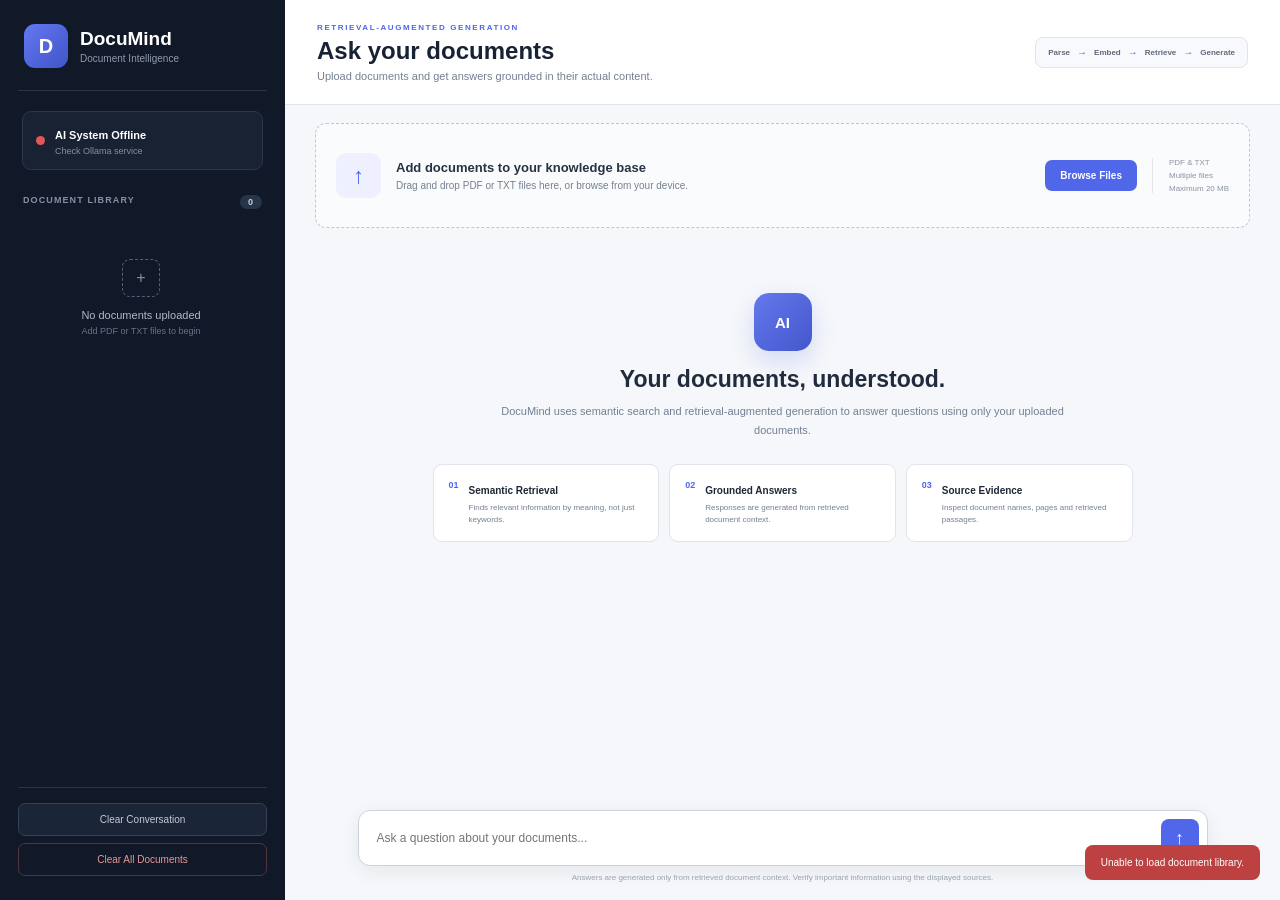
==== static/index.html @ 7c52a053 "intial commit" ====
<!DOCTYPE html>
<html lang="en">

<head>
    <meta charset="UTF-8">

    <meta
        name="viewport"
        content="width=device-width, initial-scale=1.0"
    >

    <meta
        name="description"
        content="AI-powered document question answering system using RAG"
    >

    <title>DocuMind AI</title>

    <link
        rel="stylesheet"
        href="/static/style.css"
    >
</head>

<body>

    <div class="app">

        <!-- SIDEBAR -->

        <aside class="sidebar">

            <div class="brand">

                <div class="brand-icon">
                    D
                </div>

                <div>
                    <h1>DocuMind</h1>
                    <p>Document Intelligence</p>
                </div>

            </div>


            <div class="system-status">

                <span
                    id="statusDot"
                    class="status-dot"
                ></span>

                <div>
                    <strong id="systemStatus">
                        Checking AI...
                    </strong>

                    <p id="modelName">
                        Connecting to Ollama
                    </p>
                </div>

            </div>


            <div class="sidebar-section">

                <div class="section-title">

                    <span>
                        DOCUMENT LIBRARY
                    </span>

                    <span id="documentCount">
                        0
                    </span>

                </div>


                <div
                    id="documentList"
                    class="document-list"
                >

                    <div
                        id="emptyDocuments"
                        class="empty-documents"
                    >

                        <div class="empty-icon">
                            +
                        </div>

                        <p>
                            No documents uploaded
                        </p>

                        <span>
                            Add PDF or TXT files to begin
                        </span>

                    </div>

                </div>

            </div>


            <div class="sidebar-bottom">

                <button
                    class="secondary-button"
                    onclick="clearChat()"
                >
                    Clear Conversation
                </button>

                <button
                    class="danger-button"
                    onclick="clearDocuments()"
                >
                    Clear All Documents
                </button>

            </div>

        </aside>


        <!-- MAIN -->

        <main class="main">

            <header class="topbar">

                <div>

                    <p class="eyebrow">
                        RETRIEVAL-AUGMENTED GENERATION
                    </p>

                    <h2>
                        Ask your documents
                    </h2>

                    <p>
                        Upload documents and get answers grounded
                        in their actual content.
                    </p>

                </div>


                <div class="pipeline-badge">

                    <span>Parse</span>
                    <b>→</b>
                    <span>Embed</span>
                    <b>→</b>
                    <span>Retrieve</span>
                    <b>→</b>
                    <span>Generate</span>

                </div>

            </header>


            <!-- UPLOAD -->

            <section class="upload-section">

                <div
                    id="dropZone"
                    class="drop-zone"
                >

                    <input
                        type="file"
                        id="fileInput"
                        accept=".pdf,.txt"
                        multiple
                        hidden
                    >


                    <div class="upload-icon">
                        ↑
                    </div>


                    <div>

                        <h3>
                            Add documents to your knowledge base
                        </h3>

                        <p>
                            Drag and drop PDF or TXT files here,
                            or browse from your device.
                        </p>

                    </div>


                    <button
                        class="browse-button"
                        onclick="openFilePicker(event)"
                    >
                        Browse Files
                    </button>


                    <div class="upload-meta">

                        <span>PDF & TXT</span>

                        <span>Multiple files</span>

                        <span>Maximum 20 MB</span>

                    </div>

                </div>


                <div
                    id="processingPanel"
                    class="processing-panel hidden"
                >

                    <div class="loader"></div>

                    <div>

                        <strong id="processingTitle">
                            Processing documents
                        </strong>

                        <p id="processingText">
                            Parsing, chunking and generating embeddings...
                        </p>

                    </div>

                </div>

            </section>


            <!-- CHAT -->

            <section class="chat-section">

                <div
                    id="chatMessages"
                    class="chat-messages"
                >

                    <div
                        id="welcomeMessage"
                        class="welcome"
                    >

                        <div class="welcome-icon">
                            AI
                        </div>

                        <h2>
                            Your documents, understood.
                        </h2>

                        <p>
                            DocuMind uses semantic search and
                            retrieval-augmented generation to answer
                            questions using only your uploaded documents.
                        </p>


                        <div class="feature-grid">

                            <div class="feature-card">

                                <span>01</span>

                                <div>
                                    <strong>
                                        Semantic Retrieval
                                    </strong>

                                    <p>
                                        Finds relevant information by meaning,
                                        not just keywords.
                                    </p>
                                </div>

                            </div>


                            <div class="feature-card">

                                <span>02</span>

                                <div>
                                    <strong>
                                        Grounded Answers
                                    </strong>

                                    <p>
                                        Responses are generated from retrieved
                                        document context.
                                    </p>
                                </div>

                            </div>


                            <div class="feature-card">

                                <span>03</span>

                                <div>
                                    <strong>
                                        Source Evidence
                                    </strong>

                                    <p>
                                        Inspect document names, pages and
                                        retrieved passages.
                                    </p>
                                </div>

                            </div>

                        </div>

                    </div>

                </div>


                <div class="input-area">

                    <div class="question-box">

                        <textarea
                            id="questionInput"
                            rows="1"
                            placeholder="Ask a question about your documents..."
                            onkeydown="handleQuestionKey(event)"
                            oninput="resizeTextarea(this)"
                        ></textarea>


                        <button
                            id="sendButton"
                            class="send-button"
                            onclick="askQuestion()"
                            title="Send question"
                        >
                            ↑
                        </button>

                    </div>


                    <p class="input-hint">

                        Answers are generated only from retrieved
                        document context. Verify important information
                        using the displayed sources.

                    </p>

                </div>

            </section>

        </main>

    </div>


    <!-- TOAST -->

    <div
        id="toast"
        class="toast"
    ></div>


    <!-- CONFIRM MODAL -->

    <div
        id="confirmModal"
        class="modal hidden"
    >

        <div class="modal-card">

            <h3 id="modalTitle">
                Confirm action
            </h3>

            <p id="modalText">
                Are you sure?
            </p>

            <div class="modal-actions">

                <button
                    class="modal-cancel"
                    onclick="closeModal()"
                >
                    Cancel
                </button>

                <button
                    id="modalConfirm"
                    class="modal-confirm"
                >
                    Confirm
                </button>

            </div>

        </div>

    </div>


    <script src="/static/script.js"></script>

</body>

</html>
---- static/style.css ----
* {
    margin: 0;
    padding: 0;
    box-sizing: border-box;
}


:root {
    --sidebar: #111827;
    --sidebar-light: #1f2937;
    --background: #f5f7fa;
    --surface: #ffffff;
    --text: #1d2736;
    --muted: #738092;
    --border: #e0e5ec;
    --primary: #4f67e8;
    --primary-dark: #3f53c7;
    --primary-soft: #eef0ff;
    --success: #27ae70;
    --danger: #d84c4c;
}


body {
    font-family:
        Inter,
        Arial,
        sans-serif;

    background-color: var(--background);
    color: var(--text);
    overflow: hidden;
}


button,
textarea,
input {
    font: inherit;
}


button {
    cursor: pointer;
}


.app {
    width: 100%;
    height: 100vh;
    display: flex;
}


/* SIDEBAR */


.sidebar {
    width: 285px;
    height: 100vh;
    flex-shrink: 0;

    background-color: var(--sidebar);
    color: white;

    display: flex;
    flex-direction: column;

    padding: 24px 18px;
}


.brand {
    display: flex;
    align-items: center;
    gap: 12px;

    padding: 0 6px 22px;
    border-bottom: 1px solid #293445;
}


.brand-icon {
    width: 44px;
    height: 44px;

    background:
        linear-gradient(
            135deg,
            #6478f0,
            #4154c9
        );

    border-radius: 11px;

    display: flex;
    justify-content: center;
    align-items: center;

    font-size: 20px;
    font-weight: bold;
}


.brand h1 {
    font-size: 19px;
}


.brand p {
    color: #8f9caf;
    font-size: 10px;
    margin-top: 3px;
}


.system-status {
    margin: 20px 4px;

    padding: 13px;

    background-color: #182233;
    border: 1px solid #29374c;

    border-radius: 9px;

    display: flex;
    align-items: center;
    gap: 10px;
}


.status-dot {
    width: 9px;
    height: 9px;

    border-radius: 50%;
    background-color: #e6a23c;

    flex-shrink: 0;
}


.status-dot.online {
    background-color: #37d083;

    box-shadow:
        0 0 0 4px
        rgba(55, 208, 131, 0.1);
}


.status-dot.offline {
    background-color: #e25757;
}


.system-status strong {
    font-size: 11px;
}


.system-status p {
    color: #8290a5;
    font-size: 9px;
    margin-top: 3px;
}


.sidebar-section {
    flex: 1;
    min-height: 0;

    display: flex;
    flex-direction: column;
}


.section-title {
    padding: 5px 5px 12px;

    color: #8491a5;

    font-size: 9px;
    font-weight: bold;
    letter-spacing: 1.1px;

    display: flex;
    justify-content: space-between;
}


.section-title span:last-child {
    background-color: #283449;
    color: #c6cfdb;

    min-width: 22px;
    padding: 2px 6px;

    border-radius: 10px;

    text-align: center;
}


.document-list {
    overflow-y: auto;
    padding-right: 3px;
}


.document-list::-webkit-scrollbar {
    width: 4px;
}


.document-list::-webkit-scrollbar-thumb {
    background-color: #354259;
    border-radius: 5px;
}


.empty-documents {
    text-align: center;
    padding: 38px 10px;
}


.empty-icon {
    width: 38px;
    height: 38px;

    margin: 0 auto 12px;

    border: 1px dashed #526078;
    border-radius: 8px;

    color: #8190a8;

    display: flex;
    justify-content: center;
    align-items: center;
}


.empty-documents p {
    color: #b0bac9;
    font-size: 11px;
}


.empty-documents span {
    display: block;

    color: #66748a;
    font-size: 9px;

    margin-top: 5px;
}


.document-card {
    padding: 12px;

    margin-bottom: 7px;

    background-color: #192436;
    border: 1px solid #29374b;

    border-radius: 8px;

    display: flex;
    align-items: flex-start;
    gap: 9px;
}


.file-type {
    width: 31px;
    height: 31px;

    flex-shrink: 0;

    background-color: #2a3850;
    color: #9cacff;

    border-radius: 6px;

    display: flex;
    justify-content: center;
    align-items: center;

    font-size: 8px;
    font-weight: bold;
}


.document-details {
    flex: 1;
    min-width: 0;
}


.document-details strong {
    display: block;

    font-size: 10px;

    white-space: nowrap;
    overflow: hidden;
    text-overflow: ellipsis;
}


.document-details p {
    color: #748299;
    font-size: 8px;

    margin-top: 5px;
}


.remove-document {
    border: none;
    background: transparent;

    color: #77859a;

    font-size: 15px;
    line-height: 1;

    padding: 2px;
}


.remove-document:hover {
    color: #ef7777;
}


.sidebar-bottom {
    border-top: 1px solid #293445;

    padding-top: 15px;

    display: flex;
    flex-direction: column;
    gap: 7px;
}


.secondary-button,
.danger-button {
    width: 100%;

    border: 1px solid #344157;
    border-radius: 7px;

    padding: 10px;

    font-size: 10px;
}


.secondary-button {
    color: #c2cad7;
    background-color: #1a2537;
}


.danger-button {
    color: #e99797;
    background-color: transparent;
    border-color: #52343d;
}


/* MAIN */


.main {
    flex: 1;
    height: 100vh;

    display: flex;
    flex-direction: column;

    min-width: 0;
}


.topbar {
    min-height: 105px;

    background-color: var(--surface);
    border-bottom: 1px solid var(--border);

    padding: 21px 32px;

    display: flex;
    justify-content: space-between;
    align-items: center;
}


.eyebrow {
    color: var(--primary);

    font-size: 8px;
    font-weight: bold;
    letter-spacing: 1.6px;
}


.topbar h2 {
    color: #182235;

    font-size: 24px;

    margin: 5px 0;
}


.topbar > div:first-child > p:last-child {
    color: var(--muted);
    font-size: 11px;
}


.pipeline-badge {
    display: flex;
    align-items: center;
    gap: 7px;

    padding: 9px 12px;

    background-color: #f8f9fc;
    border: 1px solid var(--border);

    border-radius: 8px;
}


.pipeline-badge span {
    font-size: 8px;
    font-weight: bold;

    color: #5e6979;
}


.pipeline-badge b {
    color: var(--primary);
    font-size: 10px;
}


/* UPLOAD */


.upload-section {
    padding: 18px 30px 0;
}


.drop-zone {
    min-height: 105px;

    border: 1.5px dashed #bdc6d6;
    border-radius: 11px;

    background-color: #fafbfc;

    padding: 17px 20px;

    display: flex;
    align-items: center;
    gap: 15px;

    transition: 0.2s;
}


.drop-zone.dragging {
    border-color: var(--primary);
    background-color: var(--primary-soft);
}


.upload-icon {
    width: 45px;
    height: 45px;

    flex-shrink: 0;

    background-color: var(--primary-soft);
    color: var(--primary);

    border-radius: 10px;

    display: flex;
    justify-content: center;
    align-items: center;

    font-size: 22px;
}


.drop-zone > div:nth-child(3) {
    flex: 1;
}


.drop-zone h3 {
    color: #273244;
    font-size: 13px;
}


.drop-zone p {
    color: var(--muted);
    font-size: 10px;

    margin-top: 5px;
}


.browse-button {
    border: none;
    border-radius: 7px;

    background-color: var(--primary);
    color: white;

    padding: 10px 15px;

    font-size: 10px;
    font-weight: bold;
}


.browse-button:hover {
    background-color: var(--primary-dark);
}


.upload-meta {
    display: flex;
    flex-direction: column;
    gap: 4px;

    border-left: 1px solid var(--border);
    padding-left: 16px;
}


.upload-meta span {
    color: #8a94a3;
    font-size: 8px;
}


.processing-panel {
    margin-top: 10px;

    padding: 13px 17px;

    background-color: #f0f2ff;
    border: 1px solid #d9defd;

    border-radius: 8px;

    display: flex;
    align-items: center;
    gap: 12px;
}


.processing-panel strong {
    color: #3d4fba;
    font-size: 10px;
}


.processing-panel p {
    color: #7d86b3;
    font-size: 9px;

    margin-top: 3px;
}


.loader {
    width: 21px;
    height: 21px;

    border: 3px solid #cfd5fb;
    border-top-color: var(--primary);

    border-radius: 50%;

    animation: spin 0.8s linear infinite;
}


@keyframes spin {

    to {
        transform: rotate(360deg);
    }
}


/* CHAT */


.chat-section {
    flex: 1;
    min-height: 0;

    margin-top: 15px;

    display: flex;
    flex-direction: column;
}


.chat-messages {
    flex: 1;
    overflow-y: auto;

    padding: 15px 30px 25px;

    scroll-behavior: smooth;
}


.welcome {
    max-width: 700px;

    margin: 35px auto;

    text-align: center;
}


.welcome-icon {
    width: 58px;
    height: 58px;

    margin: 0 auto 15px;

    background:
        linear-gradient(
            135deg,
            #6579ed,
            #4356cc
        );

    color: white;

    border-radius: 15px;

    display: flex;
    justify-content: center;
    align-items: center;

    font-size: 15px;
    font-weight: bold;

    box-shadow:
        0 10px 25px
        rgba(79, 103, 232, 0.2);
}


.welcome h2 {
    color: #202b3d;
    font-size: 23px;
}


.welcome > p {
    max-width: 570px;

    margin: 9px auto 25px;

    color: var(--muted);
    font-size: 11px;
    line-height: 1.7;
}


.feature-grid {
    display: grid;
    grid-template-columns: repeat(3, 1fr);

    gap: 10px;

    text-align: left;
}


.feature-card {
    padding: 15px;

    background-color: white;
    border: 1px solid var(--border);

    border-radius: 9px;

    display: flex;
    gap: 10px;
}


.feature-card > span {
    color: var(--primary);

    font-size: 9px;
    font-weight: bold;
}


.feature-card strong {
    font-size: 10px;
}


.feature-card p {
    color: var(--muted);

    font-size: 8px;
    line-height: 1.5;

    margin-top: 4px;
}


/* MESSAGES */


.message {
    max-width: 850px;

    margin: 0 auto 22px;
}


.user-message {
    display: flex;
    justify-content: flex-end;
}


.user-bubble {
    max-width: 70%;

    padding: 12px 15px;

    background-color: var(--primary);
    color: white;

    border-radius: 13px 13px 3px 13px;

    font-size: 12px;
    line-height: 1.6;
}


.assistant-message {
    display: flex;
    gap: 11px;
    align-items: flex-start;
}


.ai-avatar {
    width: 32px;
    height: 32px;

    flex-shrink: 0;

    background-color: var(--sidebar);
    color: white;

    border-radius: 8px;

    display: flex;
    justify-content: center;
    align-items: center;

    font-size: 8px;
    font-weight: bold;
}


.answer-content {
    flex: 1;
    min-width: 0;
}


.answer-box {
    background-color: white;
    border: 1px solid var(--border);

    border-radius: 4px 12px 12px 12px;

    padding: 16px;

    font-size: 12px;
    line-height: 1.75;

    white-space: pre-wrap;
}


.sources-section {
    margin-top: 9px;
}


.sources-toggle {
    border: none;

    background-color: transparent;
    color: var(--primary);

    padding: 4px 0;

    font-size: 9px;
    font-weight: bold;
}


.sources-list {
    margin-top: 7px;

    display: grid;
    gap: 7px;
}


.source-card {
    background-color: #f8f9fc;
    border: 1px solid var(--border);

    border-radius: 7px;

    padding: 11px;
}


.source-header {
    display: flex;
    justify-content: space-between;
    gap: 10px;
}


.source-header strong {
    font-size: 9px;
}


.source-header span {
    color: var(--primary);
    font-size: 8px;
}


.source-card p {
    color: #687487;

    font-size: 9px;
    line-height: 1.6;

    margin-top: 6px;
}


.thinking-box {
    display: flex;
    align-items: center;
    gap: 8px;

    padding: 13px 15px;

    background-color: white;
    border: 1px solid var(--border);

    border-radius: 4px 12px 12px 12px;

    color: var(--muted);
    font-size: 10px;
}


.thinking-dots {
    display: flex;
    gap: 3px;
}


.thinking-dots span {
    width: 5px;
    height: 5px;

    background-color: var(--primary);
    border-radius: 50%;

    animation: pulse 1.2s infinite;
}


.thinking-dots span:nth-child(2) {
    animation-delay: 0.2s;
}


.thinking-dots span:nth-child(3) {
    animation-delay: 0.4s;
}


@keyframes pulse {

    0%,
    100% {
        opacity: 0.25;
    }

    50% {
        opacity: 1;
    }
}


/* INPUT */


.input-area {
    padding: 13px 30px 18px;

    background:
        linear-gradient(
            to top,
            var(--background) 80%,
            transparent
        );
}


.question-box {
    max-width: 850px;

    margin: auto;

    background-color: white;

    border: 1px solid #ccd3df;
    border-radius: 12px;

    padding: 8px 8px 8px 14px;

    display: flex;
    align-items: flex-end;

    box-shadow:
        0 5px 20px
        rgba(25, 36, 55, 0.07);
}


.question-box:focus-within {
    border-color: var(--primary);

    box-shadow:
        0 0 0 3px
        rgba(79, 103, 232, 0.08);
}


textarea {
    flex: 1;

    border: none;
    outline: none;
    resize: none;

    min-height: 37px;
    max-height: 120px;

    padding: 9px 4px;

    color: var(--text);
    background: transparent;

    font-size: 12px;
    line-height: 1.5;
}


.send-button {
    width: 38px;
    height: 38px;

    flex-shrink: 0;

    border: none;
    border-radius: 8px;

    background-color: var(--primary);
    color: white;

    font-size: 18px;
}


.send-button:disabled {
    opacity: 0.5;
    cursor: not-allowed;
}


.input-hint {
    max-width: 850px;

    margin: 7px auto 0;

    text-align: center;

    color: #9aa3b0;
    font-size: 8px;
}


/* TOAST */


.toast {
    position: fixed;

    right: 20px;
    bottom: 20px;

    max-width: 350px;

    padding: 12px 16px;

    border-radius: 8px;

    background-color: #263245;
    color: white;

    font-size: 10px;

    opacity: 0;
    pointer-events: none;

    transform: translateY(15px);

    transition: 0.25s;

    z-index: 2000;
}


.toast.show {
    opacity: 1;
    transform: translateY(0);
}


.toast.error {
    background-color: #bd4141;
}


.toast.success {
    background-color: #238b5b;
}


/* MODAL */


.modal {
    position: fixed;
    inset: 0;

    background-color:
        rgba(14, 22, 35, 0.55);

    display: flex;
    justify-content: center;
    align-items: center;

    z-index: 1500;
}


.modal-card {
    width: 90%;
    max-width: 390px;

    background-color: white;

    border-radius: 12px;

    padding: 25px;

    box-shadow:
        0 20px 50px
        rgba(0, 0, 0, 0.2);
}


.modal-card h3 {
    font-size: 17px;
}


.modal-card p {
    color: var(--muted);

    font-size: 11px;
    line-height: 1.6;

    margin: 9px 0 20px;
}


.modal-actions {
    display: flex;
    justify-content: flex-end;
    gap: 8px;
}


.modal-cancel,
.modal-confirm {
    border-radius: 6px;

    padding: 9px 14px;

    font-size: 10px;
}


.modal-cancel {
    border: 1px solid var(--border);
    background-color: white;
}


.modal-confirm {
    border: none;
    background-color: var(--danger);
    color: white;
}


.hidden {
    display: none !important;
}


/* RESPONSIVE */


@media screen and (max-width: 900px) {

    .sidebar {
        width: 230px;
    }

    .pipeline-badge {
        display: none;
    }

    .feature-grid {
        grid-template-columns: 1fr;
    }

    .upload-meta {
        display: none;
    }
}


@media screen and (max-width: 650px) {

    body {
        overflow: auto;
    }

    .app {
        height: auto;
        min-height: 100vh;
    }

    .sidebar {
        display: none;
    }

    .main {
        height: 100vh;
    }

    .topbar {
        padding: 18px;
    }

    .upload-section {
        padding: 13px 15px 0;
    }

    .drop-zone {
        flex-direction: column;
        text-align: center;
    }

    .chat-messages {
        padding-left: 15px;
        padding-right: 15px;
    }

    .input-area {
        padding-left: 15px;
        padding-right: 15px;
    }

    .user-bubble {
        max-width: 88%;
    }
}
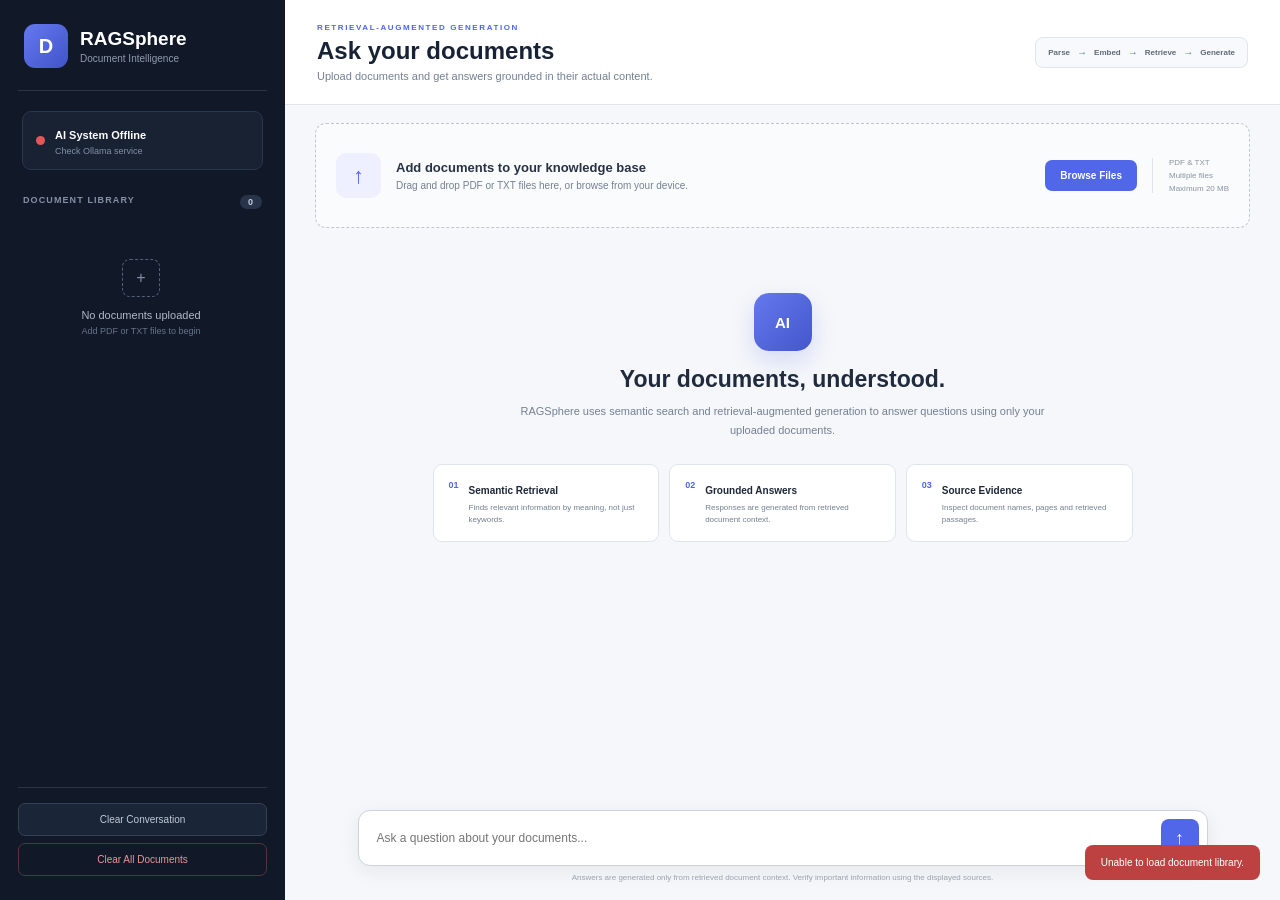
==== commit df2085f6: "update to RAGSphere" ====
--- a/static/index.html
+++ b/static/index.html
@@ -14,7 +14,7 @@
         content="AI-powered document question answering system using RAG"
     >
 
-    <title>DocuMind AI</title>
+    <title>RAGSphere </title>
 
     <link
         rel="stylesheet"
@@ -37,7 +37,7 @@
                 </div>
 
                 <div>
-                    <h1>DocuMind</h1>
+                    <h1>RAGSphere</h1>
                     <p>Document Intelligence</p>
                 </div>
 
@@ -273,7 +273,7 @@
                         </h2>
 
                         <p>
-                            DocuMind uses semantic search and
+                            RAGSphere uses semantic search and
                             retrieval-augmented generation to answer
                             questions using only your uploaded documents.
                         </p>
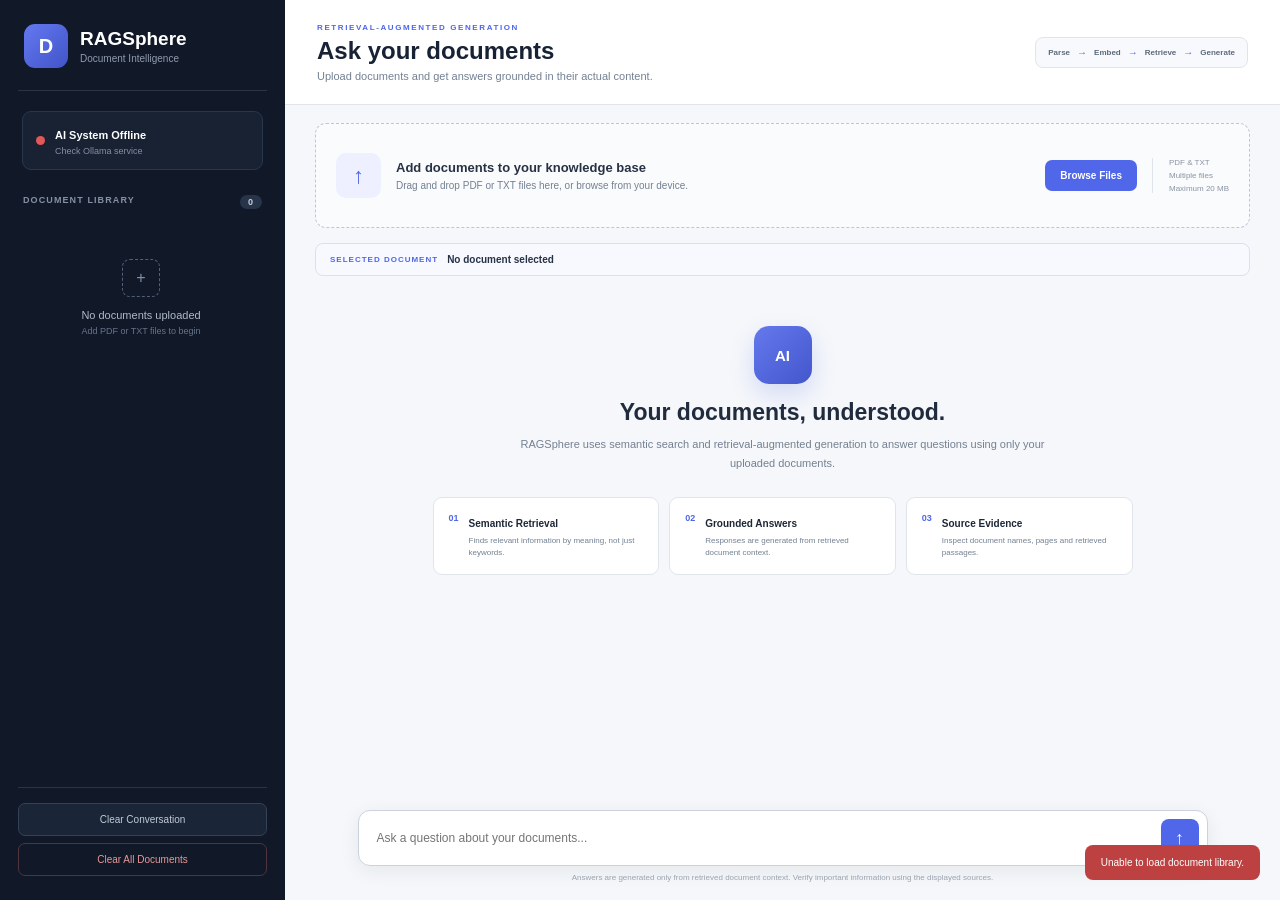
==== commit ac785b3d: "frontend option display" ====
--- a/static/index.html
+++ b/static/index.html
@@ -254,10 +254,31 @@
 
             <section class="chat-section">
 
+                <!-- SELECTED DOCUMENT -->
                 <div
-                    id="chatMessages"
-                    class="chat-messages"
-                >
+                    id="selectedDocumentBar"
+                    class="selected-document-bar"
+                >
+
+                <div class="selected-document-info">
+
+                <span class="selected-document-label">
+                    SELECTED DOCUMENT
+                </span>
+
+                <strong id="selectedDocumentName">
+                    No document selected
+                </strong>
+
+            </div>
+
+        </div>
+
+
+    <div
+        id="chatMessages"
+        class="chat-messages"
+    >
 
                     <div
                         id="welcomeMessage"
--- a/static/style.css
+++ b/static/style.css
@@ -1235,4 +1235,84 @@
     .user-bubble {
         max-width: 88%;
     }
+}
+
+/* SELECTED DOCUMENT */
+
+.selected-document-bar {
+    margin: 0 30px;
+    padding: 10px 14px;
+    background-color: #f8f9ff;
+    border: 1px solid #d9defd;
+    border-radius: 8px;
+    display: flex;
+    align-items: center;
+}
+
+.selected-document-info {
+    display: flex;
+    align-items: center;
+    gap: 9px;
+    min-width: 0;
+}
+
+.selected-document-label {
+    color: var(--primary);
+    font-size: 8px;
+    font-weight: bold;
+    letter-spacing: 1px;
+    white-space: nowrap;
+}
+
+#selectedDocumentName {
+    color: #273244;
+    font-size: 10px;
+    overflow: hidden;
+    text-overflow: ellipsis;
+    white-space: nowrap;
+}
+
+/* SELECTED DOCUMENT CARD */
+
+.document-card {
+    cursor: pointer;
+    transition: background-color 0.15s, border-color 0.15s, transform 0.15s;
+}
+
+.document-card:hover {
+    background-color: #202d42;
+    border-color: #3b4d69;
+}
+
+.document-card.selected {
+    background-color: #202d42;
+    border-color: var(--primary);
+    box-shadow: inset 3px 0 0 var(--primary);
+}
+
+.document-card.selected .file-type {
+    background-color: #34468a;
+    color: #c8d0ff;
+}
+
+.document-card.selected .document-details strong {
+    color: #ffffff;
+}
+
+/* RESPONSIVE SELECTED DOCUMENT */
+
+@media screen and (max-width: 650px) {
+    .selected-document-bar {
+        margin: 0 15px;
+    }
+
+    .selected-document-info {
+        flex-direction: column;
+        align-items: flex-start;
+        gap: 3px;
+    }
+
+    #selectedDocumentName {
+        max-width: 100%;
+    }
 }
